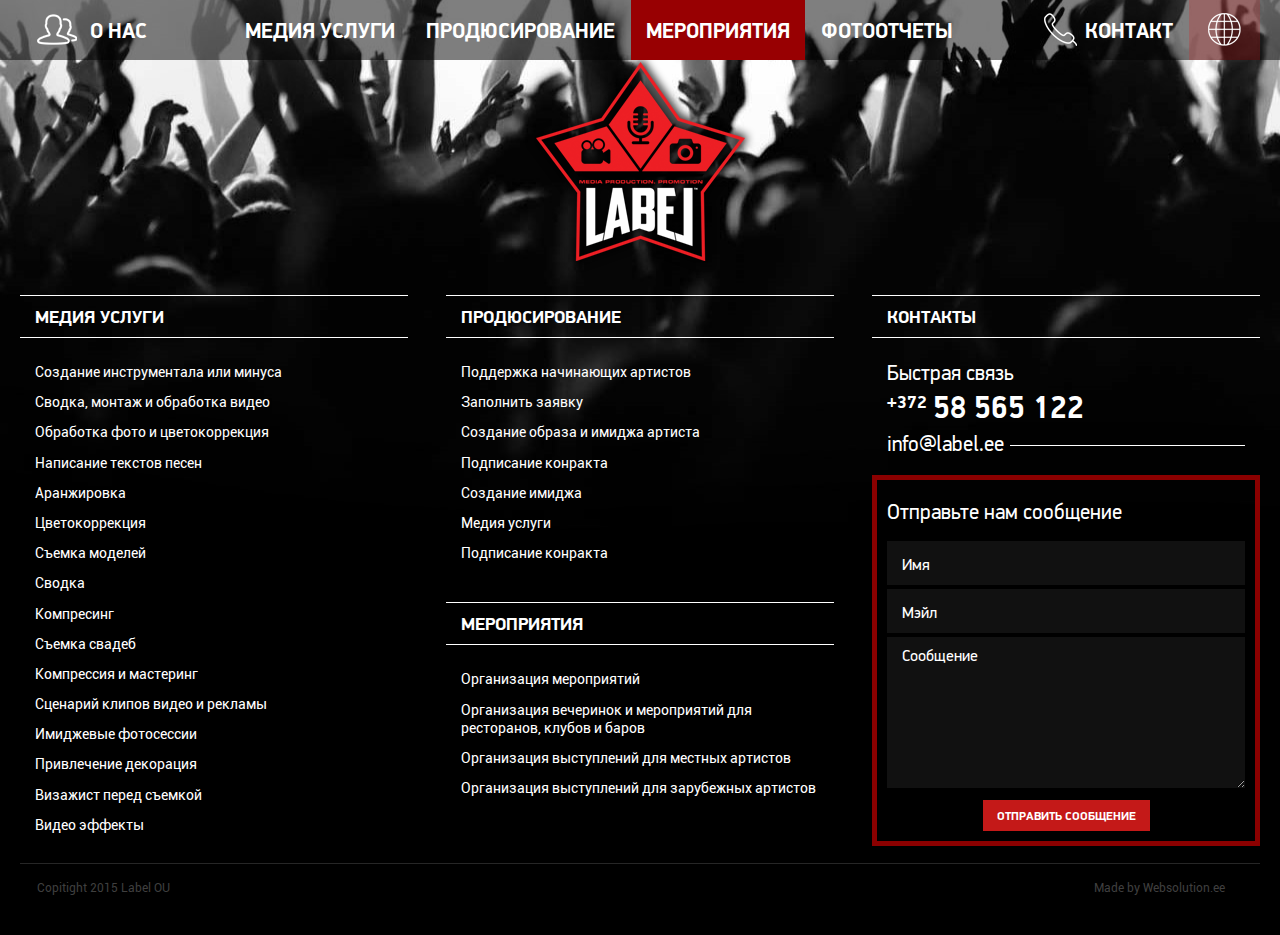
==== events.html @ 33ffa13d "change html-name" ====
<!DOCTYPE HTML>
<html>
<head>
    <meta charset="utf-8">
    <meta name="format-detection" content="telephone=no">
    <title>Label - Мероприятия</title>   
    <link rel="stylesheet" type="text/css" href="css/style.css">
    <script src="js/html5.js"></script>
</head>

<body>

<div class="main-wrapper">
    <!-- BEGIN HEADER -->    
    <header class="header">  
    	<div class="header-inner-wrapper">
            <div class="header-inner center clearfix">
                <div class="header-about">
                    <a class="header-about__link" href="#">О нас</a>
                </div>
                <nav class="header-nav-2">
                	<ul class="header-nav-2__list">
                    	<li class="header-nav-2__item">
                        	<a class="header-nav-2__link" href="#">Медия услуги</a>
                        </li>
                    	<li class="header-nav-2__item">
                        	<a class="header-nav-2__link" href="#">Продюсирование</a>
                        </li>
                    	<li class="header-nav-2__item header-nav-2__item_active">
                        	<a class="header-nav-2__link" href="#">Мероприятия</a>
                        </li>
                    	<li class="header-nav-2__item">
                        	<a class="header-nav-2__link" href="#">Фотоотчеты</a>
                        </li>                                                                        
                    </ul>
                </nav>
                <div class="header-lang">
                    <button class="header-lang__button js-header-lang__button"></button>
                    <ul class="header-lang__list">
                        <li class="header-lang__item">
                            <a class="header-lang__link js-header-lang__link" href="javascript:void(0);">Eesti</a>
                        </li>
                        <li class="header-lang__item header-lang__item_active">
                            <a class="header-lang__link js-header-lang__link" href="javascript:void(0);">Русский</a>
                        </li>
                        <li class="header-lang__item">
                            <a class="header-lang__link js-header-lang__link" href="javascript:void(0);">English</a>
                        </li>                                                
                    </ul>
                </div>
                <div class="header-contacts">
                    <a class="header-contacts__link" href="#">Контакт</a>
                </div>
            </div>
        </div>
    </header>        
    <!-- END HEADER -->     
    <!-- BEGIN MAIN -->    
    <main class="main">       
		<div class="inner-page"></div>
    </main>        
    <!-- END MAIN -->
</div>

<!-- BEGIN FOOTER -->
<footer class="footer center">
	<a class="footer-logo" href="#">
    	<img alt="" src="img/logo-2.png">
    </a>
    <div class="footer-top">
    	<div class="footer-col">
        	<nav class="footer-nav">
            	<ul class="footer-nav__list">
                	<li class="footer-nav__item footer-nav__item_title">
                    	<a class="footer-nav__link" href="#">Медия услуги</a>
                    </li>
                	<li class="footer-nav__item">
                    	<a class="footer-nav__link" href="#">Создание инструментала или минуса</a>
                    </li> 
                	<li class="footer-nav__item">
                    	<a class="footer-nav__link" href="#">Сводка, монтаж и обработка видео</a>
                    </li>
                	<li class="footer-nav__item">
                    	<a class="footer-nav__link" href="#">Обработка фото и цветокоррекция</a>
                    </li>
                	<li class="footer-nav__item">
                    	<a class="footer-nav__link" href="#">Написание текстов песен</a>
                    </li>
                	<li class="footer-nav__item">
                    	<a class="footer-nav__link" href="#">Аранжировка</a>
                    </li>
                	<li class="footer-nav__item">
                    	<a class="footer-nav__link" href="#">Цветокоррекция</a>
                    </li>
                	<li class="footer-nav__item">
                    	<a class="footer-nav__link" href="#">Съемка моделей	</a>
                    </li>
                	<li class="footer-nav__item">
                    	<a class="footer-nav__link" href="#">Сводка</a>
                    </li>	
                	<li class="footer-nav__item">
                    	<a class="footer-nav__link" href="#">Компресинг</a>
                    </li>	
                	<li class="footer-nav__item">
                    	<a class="footer-nav__link" href="#">Съемка свадеб</a>
                    </li>	
                	<li class="footer-nav__item">
                    	<a class="footer-nav__link" href="#">Компрессия и мастеринг</a>
                    </li>	
                	<li class="footer-nav__item">
                    	<a class="footer-nav__link" href="#">Сценарий клипов видео и рекламы</a>
                    </li>	
                	<li class="footer-nav__item">
                    	<a class="footer-nav__link" href="#">Имиджевые фотосессии</a>
                    </li>	
                	<li class="footer-nav__item">
                    	<a class="footer-nav__link" href="#">Привлечение декорация</a>
                    </li>	
                	<li class="footer-nav__item">
                    	<a class="footer-nav__link" href="#">Визажист перед съемкой</a>
                    </li>	
                	<li class="footer-nav__item">
                    	<a class="footer-nav__link" href="#">Видео эффекты</a>
                    </li>                                       
                </ul>
            </nav>
        </div>
    	<div class="footer-col">
        	<nav class="footer-nav">
            	<ul class="footer-nav__list">
                	<li class="footer-nav__item footer-nav__item_title">
                    	<a class="footer-nav__link" href="#">Продюсирование</a>
                    </li>
                	<li class="footer-nav__item">
                    	<a class="footer-nav__link" href="#">Поддержка начинающих артистов</a>
                    </li>
                	<li class="footer-nav__item">
                    	<a class="footer-nav__link" href="#">Заполнить заявку</a>
                    </li> 		
                	<li class="footer-nav__item">
                    	<a class="footer-nav__link" href="#">Создание образа и имиджа артиста</a>
                    </li>	
                	<li class="footer-nav__item">
                    	<a class="footer-nav__link" href="#">Подписание конракта</a>
                    </li>		
                	<li class="footer-nav__item">
                    	<a class="footer-nav__link" href="#">Создание имиджа</a>
                    </li>
                	<li class="footer-nav__item">
                    	<a class="footer-nav__link" href="#">Медия услуги</a>
                    </li>		
                	<li class="footer-nav__item">
                    	<a class="footer-nav__link" href="#">Подписание конракта</a>
                    </li>                               
                </ul>
            </nav>
        	<nav class="footer-nav">
            	<ul class="footer-nav__list">
                	<li class="footer-nav__item footer-nav__item_title">
                    	<a class="footer-nav__link" href="#">Мероприятия</a>
                    </li>
                	<li class="footer-nav__item">
                    	<a class="footer-nav__link" href="#">Организация мероприятий</a>
                    </li>
                	<li class="footer-nav__item">
                    	<a class="footer-nav__link" href="#">Организация вечеринок и мероприятий для ресторанов, клубов и баров</a>
                    </li>
                	<li class="footer-nav__item">
                    	<a class="footer-nav__link" href="#">Организация выступлений для местных артистов</a>
                    </li>
                	<li class="footer-nav__item">
                    	<a class="footer-nav__link" href="#">Организация выступлений для зарубежных артистов</a>
                    </li>                            
                </ul>
            </nav>            
        </div>
    	<div class="footer-col">
        	<nav class="footer-nav">
            	<ul class="footer-nav__list">
                	<li class="footer-nav__item footer-nav__item_title">
                    	<a class="footer-nav__link" href="#">Контакты</a>
                    </li>                                     
                </ul>
            </nav>
            <div class="footer-contacts">
                <p class="footer-contacts__label">Быстрая связь</p>
                <a class="footer-contacts__phone" href="tel:+37258565122"><span>+372</span>58 565 122</a>
                <div class="footer-mail">
                    <a class="footer-mail__link" href="mailto:info@label.ee">info@label.ee</a>
                    <span class="footer-mail__fix"></span>
                </div>
            </div>
            <div class="footer-form">
            	<p class="footer-form__label">Отправьте нам сообщение</p>
                <input class="footer-form__input input-1" type="text" placeholder="Имя">
            	<input class="footer-form__input input-1" type="text" placeholder="Мэйл">
                <textarea class="footer-form__area area-1" placeholder="Сообщение"></textarea>
                <input class="footer-form__button button-1" type="submit" value="Отправить сообщение">
            </div>
        </div>                
    </div>
    <div class="footer-bottom">
    	<p class="footer-text-1">Copitight 2015  Label OU</p>
        <p class="footer-text-2">Made by Websolution.ee</p>
    </div>
</footer>    
<!-- END FOOTER -->   

<script src="js/jquery-1.11.0.min.js"></script>
<script src="js/jquery-migrate.min.js"></script>
<script src="js/jquery.fancybox.min.js"></script>
<script src="js/slick.min.js"></script>
<script src="js/custom.js"></script>         
</body>
</html>
---- css/style.css ----
@charset "utf-8";

/* ___________1. Сброс CSS___________*/
html, body, div, span, object, iframe, h1, h2, h3, h4, h5, h6, p, blockquote, pre, a, cite, code, em, font, img, q, s, small, strong, b, i, center, dl, dt, dd, ol, ul, li, fieldset, form, label, legend, table, caption, tbody, tfoot, thead, tr, th, td, article, aside, section, nav, header, footer, main, figure, figcaption, fgroup, dialog{margin:0;padding:0;border:0;outline:0;font-size:100%;vertical-align:baseline;background:transparent;}
article, aside, section, nav, header, footer, main, figure, figcaption, fgroup, dialog{display:block;}
html{-webkit-text-size-adjust:none;-ms-text-size-adjust:none;-webkit-font-smoothing:antialiased;-moz-osx-font-smoothing:grayscale;-webkit-tap-highlight-color:rgba(0, 0, 0, 0.1);}
input::-moz-focus-inner{border:0;padding:0;}
button::-moz-focus-inner{border:0;}
input[type=submit], input[type=button], button{cursor:pointer;-webkit-appearance:none;}
input, textarea, button{background:none;border:none;padding:0;margin:0;border-radius:0;box-shadow:none;-webkit-appearance:none;-moz-appearance:none;-webkit-focus-ring-color:none;outline:none;}
body{line-height:1;}
blockquote, q{quotes:none;}
blockquote:before, blockquote:after, q:before, q:after{content:'';}
:focus{outline:0;}
table{border-collapse:collapse;border-spacing:0;}
.clear{clear:both;}
.clearfix:after{content:".";display:block;height:0;clear:both;visibility:hidden;}
*{-webkit-box-sizing:border-box;-moz-box-sizing:border-box;box-sizing:border-box;}
ul li{list-style:none;}
h1, h2, h3, h4, h5, h6{font-weight:normal;}
img{display:block;}


/* ___________2. Подключаемые шрифты___________*/
@font-face{
	font-family:'Roboto';
	src:url('../fonts/Roboto-Regular_gdi.eot');
	src:url('../fonts/Roboto-Regular_gdi.eot?#iefix') format('embedded-opentype'),
		url('../fonts/Roboto-Regular_gdi.woff') format('woff'),
		url('../fonts/Roboto-Regular_gdi.ttf') format('truetype'),
		url('../fonts/Roboto-Regular_gdi.svg#Roboto') format('svg');
	font-weight:normal;
	font-style:normal;
}
@font-face{
	font-family:'PFDin';
	src:url('../fonts/PFDinDisplayPro-Regular_gdi.eot');
	src:url('../fonts/PFDinDisplayPro-Regular_gdi.eot?#iefix') format('embedded-opentype'),
		url('../fonts/PFDinDisplayPro-Regular_gdi.woff') format('woff'),
		url('../fonts/PFDinDisplayPro-Regular_gdi.ttf') format('truetype'),
		url('../fonts/PFDinDisplayPro-Regular_gdi.svg#PFDin') format('svg');
	font-weight:normal;
	font-style:normal;
}
@font-face{
	font-family:'PFDin';
	src:url('../fonts/PFDinDisplayPro-Bold_gdi.eot');
	src:url('../fonts/PFDinDisplayPro-Bold_gdi.eot?#iefix') format('embedded-opentype'),
		url('../fonts/PFDinDisplayPro-Bold_gdi.woff') format('woff'),
		url('../fonts/PFDinDisplayPro-Bold_gdi.ttf') format('truetype'),
		url('../fonts/PFDinDisplayPro-Bold_gdi.svg#PFDin') format('svg');
	font-weight:bold;
	font-style:normal;
}
@font-face{
	font-family:'OpenSans';
	src:url('../fonts/OpenSans_gdi.eot');
	src:url('../fonts/OpenSans_gdi.eot?#iefix') format('embedded-opentype'),
		url('../fonts/OpenSans_gdi.woff') format('woff'),
		url('../fonts/OpenSans_gdi.ttf') format('truetype'),
		url('../fonts/OpenSans_gdi.svg#OpenSans') format('svg');
	font-weight:normal;
	font-style:normal;
}


/* ___________3. Типовые элементы___________*/
body{min-width:960px; max-width:1920px; margin:auto; background:#fff url(../img/footer-bg.jpg) center bottom no-repeat; font:21px/1.42 'Roboto'; color:#292929;}
.center{min-width:960px; max-width:1400px; margin:auto; padding:0 20px;}

a{text-decoration:none; color:#0057b9; border-bottom:1px solid #0057b9;}
a:hover, a:focus{border:none;}
input[type=text].input-1, input[type=password].input-1{width:100%; height:44px; margin:0 0 4px 0; padding:12px 15px 10px; display:block; background:#111; font:16px/1 'PFDin'; text-align:left !important; color:#fff;}
textarea.area-1{min-width:100%; max-width:100%; height:151px; min-height:151px; margin:0 0 12px 0; padding:9px 15px 10px; display:block; background:#111; font:16px/1.3 'PFDin'; text-align:left !important; color:#fff;}
.button-1{height:31px; padding:0 14px; display:inline-block; vertical-align:top; background:#c41918; text-align:center; font:bold 12px/32px 'PFDin'; color:#fff; text-transform:uppercase;}
 .button-1:hover, .button-1:focus{background:#b11716;}
*::-moz-placeholder{color:#fff !important; opacity:1 !important;}
*::-webkit-input-placeholder{color:#fff !important; opacity:1 !important; line-height:normal;}
*:-ms-input-placeholder{color:#fff !important; opacity:1 !important;}


/*___________4. HEADER (Шапка)___________*/
.header{width:100%; position:absolute; top:0; left:0; z-index:3;}
.header-main{text-align:center; border-top:3px solid #e31919;}
.header-top{height:60px; margin:0 auto 6px; text-align:left;}

.header-about{float:left;}
.header-about__link, .header-contacts__link{height:100%; padding:0 20px 0 70px; position:relative; z-index:1; display:block; background:rgba(0,0,0,0.84); border:none; font:bold 21px/60px 'PFDin'; text-transform:uppercase; color:#fff;}
.header-about__link:hover, .header-about__link:focus, .header-contacts__link:hover, .header-contacts__link:focus{background:rgba(152,0,2,0.34);}
.header-about__link_active, .header-contacts__link_active{background:#980002 !important;}
.header-about__link:before{content:""; width:42px; height:33px; position:absolute; top:13px; left:16px; background:url(../img/header-icon-1.png) no-repeat;}
.header-contacts{float:right;}
.header-contacts__link{padding:0 16px 0 54px;}
.header-contacts__link:before{content:""; width:35px; height:35px; position:absolute; top:12px; left:12px; background:url(../img/header-icon-2.png) no-repeat;}

.header-lang{height:100%; float:right; position:relative; z-index:1;}
.header-lang__button{width:71px; height:60px; position:relative; background:rgba(227,25,25,0.24);}
.header-lang__button:before{content:""; width:35px; height:35px; position:absolute; top:12px; left:18px; background:url(../img/header-icon-3.png) no-repeat;}
.header-lang__list{background:rgba(227,25,25,0.24); display:none;}
.header-lang__link{padding:0 5px 0 8px; display:block; border:none; font:bold 12px/23px 'PFDin'; color:rgba(255,255,255,0.43); text-transform:uppercase;}
.header-lang__link:hover, .header-lang__link:focus{color:#fff;}
.header-lang__item_active .header-lang__link{background:rgba(227,25,25,0.39); color:#fff;}

.header-nav-1-wrapper{width:100%; position:absolute; top:168px; left:0; z-index:1;}
.header-nav-1__list{width:50%; text-align:justify;}
.header-nav-1__list:after{content:""; display:inline-block; width:100%; height:0; overflow:hidden; cursor:default;}
.header-nav-1__list_left{padding:0 9% 0 0; float:left;}
.header-nav-1__list_right{padding:0 0 0 9%; float:right;}
.header-nav-1__item{width:47.03%; display:inline-block; vertical-align:top;}
.header-nav-1__link{height:53px; display:block; font:bold 22.68px/51px 'PFDin'; overflow:hidden; text-align:center; text-transform:uppercase; border-top:1px solid #fff; border-bottom:1px solid #fff; color:#fff;}
.header-nav-1__link:hover, .header-nav-1__link:focus{border-top:1px solid #fff; border-bottom:1px solid #fff; background:rgba(152,0,2,0.34);}

.header-logo{display:inline-block; vertical-align:top; border:none; position:relative; z-index:2;}

.header-sel{color:#fff; text-align:right; font:bold 12px/1.3 'PFDin'; text-transform:uppercase; position:relative; bottom:24px;}

.header-inner-wrapper{height:60px; margin:0 0 6px 0; text-align:left; background:rgba(0,0,0,0.5);}
.header-inner{position:relative;}
.header-inner .header-about__link, .header-inner .header-contacts__link{background:none;}
.header-inner .header-about__link:hover, .header-inner .header-about__link:focus, .header-inner .header-contacts__link:hover, .header-inner .header-contacts__link:focus{background:rgba(152,0,2,0.34);}

.header-nav-2{width:100%; height:100%; position:absolute; top:0; left:0; z-index:0;}
.header-nav-2__list{padding:0 220px 0 137px; text-align:center;}
.header-nav-2__item{margin:0 5px; display:inline-block; vertical-align:top;}
.header-nav-2__item_active{background:#980002 !important;}
.header-nav-2__link{height:60px; padding:0 22px; display:inline-block; vertical-align:top; font:bold 21px/60px 'PFDin'; text-transform:uppercase; color:#fff; border:none;}
.header-nav-2__link:hover, .header-nav-2__link:focus{background:rgba(152,0,2,0.34);}

@media screen and (max-width:1300px){
.header-nav-2__item{margin:0 -2px;}
.header-nav-2__link{padding:0 15px;}
}
@media screen and (max-width:1200px){
.header-nav-1__list_left{padding:0 108px 0 0; float:left;}
.header-nav-1__list_right{padding:0 0 0 108px; float:right;}
.header-nav-1__link, .header-about__link, .header-contacts__link{font-size:18px;}	
.header-nav-2__link{padding:0 7px; font-size:18px;}
}
@media screen and (max-width:1100px){
.header-nav-2__list{padding:0 210px 0 130px;}	
.header-nav-2__link{padding:1px 7px 0; font-size:16px;}
}


/*___________5. FOOTER (Подвал )___________*/
.footer{min-height:850px; text-align:center; overflow:hidden; position:relative; z-index:2;}
.footer-logo{margin:0 0 21px 0; display:inline-block; vertical-align:top; border:none;}
.footer-top{padding:0 0 7px 0; text-align:justify; color:#fff;}
.footer-top:after{content:""; display:inline-block; width:100%; height:0; overflow:hidden; cursor:default;}
.footer-col{width:31.26%; display:inline-block; vertical-align:top;}
.footer-bottom{padding:16px 35px 18px 17px; overflow:hidden; position:relative; bottom:20px; z-index:1; border-top:1px solid #262626; font-size:12px; color:#3f3f3f;}
.footer-text-1{max-width:49%; float:left;}
.footer-text-2{max-width:49%; float:right;}
.footer-nav{padding:0 0 39px 0; overflow:hidden; font:14px/1.3 'Roboto'; text-align:left;}
.footer-nav:last-child{padding:0 0 10px 0;}
.footer-nav__item{margin:0 0 12px 0; padding:0 15px;}
.footer-nav__item:last-child{margin:0;}
.footer-nav__item_title{margin:0 0 26px 0; padding:0;}
.footer-nav__item_title .footer-nav__link{min-height:43px; padding:9px 15px 5px; display:block; font:bold 18px/1.3 'PFDin'; text-transform:uppercase; border-top:1px solid #fff; border-bottom:1px solid #fff;}
.footer-nav__item_title .footer-nav__link:hover, .footer-nav__item_title .footer-nav__link:focus{background:rgba(152,0,2,0.34);}
.footer-nav__link{color:#fff; border:none;}
.footer-nav__link:hover, .footer-nav__link:focus{border-bottom:1px solid #fff;}
.footer-contacts{margin:0 0 -3px 0; padding:0 15px; position:relative; bottom:17px;}
.footer-contacts__label{margin:0 0 5px 0; font:21px/1.2 'PFDin';}
.footer-contacts__phone{font:bold 30.5px/1.15 'PFDin'; border:none; color:#fff;}
.footer-contacts__phone span{margin:0 6px 0 0; position:relative; bottom:10px; font-size:18px;}
.footer-mail{margin:5px 0 0 0; padding:0 0 5px 0; overflow:hidden; position:relative; font:21px/1.2 'PFDin';}
.footer-mail__link{color:#fff; border:none;}
.footer-mail__link:hover, .footer-mail__link:focus{border-bottom:1px solid #fff;}
.footer-mail__fix{width:100%; height:1px; margin:0 0 0 100%; position:absolute; top:14px; left:0; background:#fff;}
.footer-form{padding:19px 10px 10px 10px; border:5px solid #8b0000; text-align:center;}
.footer-form__label{margin:0 0 17px 0; font:21px/1.2 'PFDin'; text-align:left;}

/*___________6. MAIN (Центральная часть)___________*/
.main-wrapper{min-height:100%; margin:0 0 -850px 0; overflow:hidden; position:relative;}
.main{min-height:200px; padding:0 0 850px 0;}


/*___________6.1 Главная страница___________*/
.main-page-wrapper{background:url(../img/main-page-fix.png) repeat-x;}
.main-page{padding:335px 0 170px 0; position:relative; background:url(../img/header-main-bg.jpg) center top no-repeat;}
.main-page-top .media-wrapper{background:#ebeaef;}

.slider__list{position:relative;}
.slider__item{border-bottom:7px solid #d40010;}
.slider__image{min-height:360px; max-height:437px; display:block; border:none; position:relative; background-repeat:no-repeat; background-position:center top; background-size:cover;}
.slider__content{width:100%; padding:168px 0 0 0; position:absolute; top:0; left:0;}
.slider__text-1{padding:0 110px 7px; font:bold 60px/1 'PFDin'; color:#0a0a0f; text-transform:uppercase;}
.slider__text-2{padding:0 110px 7px; font:35px/1.2 'PFDin'; color:#d40010; text-transform:uppercase;}
.slider__fix img{width:100%;}
@media screen and (max-width:1100px){
.slider__content{padding:122px 0 0 0;}
}

.media-wrapper{position:relative; z-index:1;}
.media__title-wrapper .media__title{max-width:49%; float:left;}
.media__title{margin:0 0 51px 12px; font:bold 50px/1 'PFDin'; text-transform:uppercase; color:#04060b;}
.media__text{max-width:49%; float:right; font:bold 27px/1.2 'PFDin'; color:#04060b; text-transform:uppercase; position:relative; top:9px;}
.media__list{margin:0; text-align:justify;}
.media__list:after{content:""; display:inline-block; width:100%; height:0; overflow:hidden; cursor:default;}
.media__item{width:49.445%; margin:0 0 15px 0; display:inline-block; vertical-align:top; position:relative;}
.media__item_full{width:100%;}
.media__item_full .media__fix{width:49.445%;}
.media__image{width:100%; height:100%; position:absolute; top:0; left:0; background-size:100% 100%; background-repeat:no-repeat; background-position:center center; border:none;}
.media__image:before{content:""; width:100%; height:100%; position:absolute; top:0; left:0; z-index:1; background:rgba(0,0,0,0.48); border:15px solid rgba(158,0,41,0.48); background-clip:padding-box; -webkit-box-sizing:border-box;-moz-box-sizing:border-box;box-sizing:border-box; opacity:0; transition:0.3s;}
.media__image:hover:before{opacity:1;}
.media__fix img{width:100%;}
.media__half{width:48.93%; height:100%; position:absolute; top:0; right:0;}
.media__half:first-child{left:0; right:auto;}
.media__half .media__content-wrapper{padding:0 20px;}
.media__content-wrapper{width:100%; height:100%; padding:0 30px; position:absolute; top:0; left:0; z-index:2;}
.media__content{width:100%; height:100%; display:table;}
.media__name{width:100%; height:100%; display:table-cell; vertical-align:middle; text-align:center; text-transform:uppercase; color:#fff; font:bold 36px/0.95 'PFDin';}
.media-serv{padding:58px 0 0 0;}
.media-prod{padding:0 0 13px 0;}
.media-org{padding:65px 0 0 0;}
@media screen and (max-width:1300px){
.media__name{font:bold 30px/1 'PFDin';}
}
@media screen and (max-width:1200px){
.media__item{margin:0 0 13px 0;}
.media__text{font-size:20px; top:15px;}
}
@media screen and (max-width:1100px){
.media__item{margin:0 0 11px 0;}
.media__name{font:bold 26px/1.1 'PFDin';}
}

.help{border-top:1px solid #fff; position:relative;}
.help__image{height:814px; background:url(../img/main-page-banner.jpg) center top no-repeat;}
.help__shadow-wrapper{height:62px;}
.help__shadow{height:120px; background:url(../img/main-page-banner-shadow.png) center top no-repeat;}
.help__content-wrapper{width:100%; position:absolute; top:205px; left:0; background:url(../img/main-page-banner-red.png) no-repeat center top;}
.help__content{min-height:403px;}
.help__girl-wrapper{width:567px; height:1px; float:left;}
.help__girl{width:567px; height:567px; background:url(../img/girl.png) no-repeat; background-size:100% 100%; position:relative; bottom:70px; right:80px;}
.help__text-wrapper{width:100%; margin:0 0 0 -558px; float:right;}
.help__text{margin:0 0 0 558px; position:relative; bottom:8px;}
.help__title{max-width:750px; margin:0 0 27px 0; padding:0 0 0 6px; font:bold 50px/1.2 'PFDin'; color:#fff; text-transform:uppercase; text-shadow:1px 1px rgba(0,0,0,0.65);}
.help__fix-1{width:100%; display:table;}
.help__fix-2{width:100%; height:403px; display:table-cell; vertical-align:middle;}
.help__button{height:56px; padding:0 31px; display:inline-block; vertical-align:top; background:#02072d; font:bold 18.88px/52px 'PFDin'; border:3px solid #ebeaf0; border-radius:25px; color:#fff; text-transform:uppercase;}
.help__button:hover, .help__button:focus{background:#01041b; border:3px solid #ebeaf0;}
.seo-text{text-align:center; position:relative; bottom:12px; z-index:2;}

@media screen and (max-width:1500px){
.help__girl{right:0;}	
.help__text-wrapper{margin:0 0 0 -638px;}
.help__text{margin:0 0 0 638px;}
}
@media screen and (max-width:1400px){
.help__text-wrapper{margin:0 0 0 -605px;}
.help__text{margin:0 0 0 605px;}	
.help__title{padding:0 0 0 2px; font:bold 40px/1.25 'PFDin';}
}
@media screen and (max-width:1100px){
.help__girl{width:487px; height:487px; bottom:40px;}
.help__text-wrapper{margin:0 0 0 -520px;}
.help__text{margin:0 0 0 520px;}
.help__title{font:bold 35px/1.25 'PFDin';}
}

/*___________6.2 Внутренние страницы___________*/
.inner-page{padding:0 0 50px 0;}

/*___________6.2.1 О нас___________*/
.about-wrapper{padding:597px 0 123px 0; background:url(../img/inner-bg-1.jpg) center top no-repeat; font:18px/1.2 'OpenSans'; color:#020004;}
.about h1{margin:0 0 45px 0; font:bold 24px/1 'PFDin'; color:#050c14;}
.about p{margin:0 0 21px 0;}

/*___________7. Плагины___________*/
/*___________7.1 Slick___________*/
.slick-prev, .slick-next{width:31px; height:53px; background:url(../img/slider-arrows.png) no-repeat; position:absolute; top:216px; z-index:2; cursor:pointer;}
.slick-next{right:36px; background-position:right bottom;}
.slick-next:hover, .slick-next:focus{background-position:right top;}
.slick-prev{left:36px; background-position:left bottom;}
.slick-prev:hover, .slick-prev:focus{background-position:left top;}
.slick-slider{display:block; -moz-box-sizing: border-box; box-sizing: border-box;-moz-user-select:-moz-none;-o-user-select:none;-khtml-user-select:none;-webkit-user-select:none; -webkit-touch-callout: none;-khtml-user-select: none;-ms-touch-action: pan-y;touch-action: pan-y;-webkit-tap-highlight-color: transparent;}
.slick-list{position: relative; display: block; overflow: hidden; margin: 0; padding: 0;}
.slick-list, slick-track{height:100%;}
.slick-list:focus{outline: none;}
.slick-list.dragging{cursor: pointer;}
.slick-slider .slick-track,.slick-slider .slick-list{-webkit-transform: translate3d(0, 0, 0);-moz-transform: translate3d(0, 0, 0);-ms-transform: translate3d(0, 0, 0);-o-transform: translate3d(0, 0, 0); transform: translate3d(0, 0, 0);}
.slick-track
{position: relative;top: 0;left: 0;display: block;}
.slick-track:before,.slick-track:after{display: table;content: '';}
.slick-track:after{clear: both;}
.slick-loading .slick-track{visibility: hidden;}
.slick-slide
{display: none;float: left;}
[dir='rtl'] .slick-slide
{float: right;}
.slick-slide img
{display:block;}
.slick-slide.slick-loading img{display: none;}
.slick-initialized .slick-slide{display: block;}
.slick-loading .slick-slide{}
.slick-vertical .slick-slide
{display: block; border: 1px solid transparent;}
@media screen and (max-width:1100px){
.slick-prev, .slick-next{top:170px;}
}

/*___________7.2 Fancybox___________*/
.fancybox-image,.fancybox-inner,.fancybox-nav,.fancybox-nav span,.fancybox-outer,.fancybox-skin,.fancybox-tmp,.fancybox-wrap,.fancybox-wrap iframe,.fancybox-wrap object{padding:0;margin:0;border:0;outline:0;vertical-align:top}.fancybox-wrap{position:absolute;top:0;left:0;z-index:8020}.fancybox-inner,.fancybox-outer,.fancybox-skin{position:relative}.fancybox-skin{background:#f9f9f9;color:#444;text-shadow:none;-webkit-border-radius:4px;-moz-border-radius:4px;border-radius:4px}.fancybox-opened{z-index:8030}.fancybox-opened .fancybox-skin{-webkit-box-shadow:0 10px 25px rgba(0,0,0,.5);-moz-box-shadow:0 10px 25px rgba(0,0,0,.5);box-shadow:0 10px 25px rgba(0,0,0,.5)}.fancybox-inner{overflow:hidden}.fancybox-type-iframe .fancybox-inner{-webkit-overflow-scrolling:touch}.fancybox-error{color:#444;font:14px/20px "Helvetica Neue",Helvetica,Arial,sans-serif;margin:0;padding:15px;white-space:nowrap}.fancybox-iframe,.fancybox-image{display:block;width:100%;height:100%}.fancybox-image{max-width:100%;max-height:100%}#fancybox-loading,.fancybox-close,.fancybox-next span,.fancybox-prev span{background-image:url(../img/fancybox_sprite.png)}#fancybox-loading{position:fixed;top:50%;left:50%;margin-top:-22px;margin-left:-22px;background-position:0 -108px;opacity:.8;cursor:pointer;z-index:8060}.fancybox-close,.fancybox-nav,.fancybox-nav span{cursor:pointer;z-index:8040;position:absolute}#fancybox-loading div{width:44px;height:44px;background:url(../img/fancybox_loading.gif) center center no-repeat}.fancybox-close{top:-18px;right:-18px;width:36px;height:36px}.fancybox-nav{top:0;width:40%;height:100%;text-decoration:none;background:url(../img/blank.gif);-webkit-tap-highlight-color:transparent}.fancybox-prev{left:0}.fancybox-next{right:0}.fancybox-nav span{top:50%;width:36px;height:34px;margin-top:-18px;visibility:hidden}.fancybox-prev span{left:10px;background-position:0 -36px}.fancybox-next span{right:10px;background-position:0 -72px}.fancybox-nav:hover span{visibility:visible}.fancybox-tmp{position:absolute;top:-99999px;left:-99999px;visibility:hidden;max-width:99999px;max-height:99999px;overflow:visible!important}.fancybox-lock,.fancybox-lock body{overflow:hidden!important}.fancybox-lock{width:auto}.fancybox-lock-test{overflow-y:hidden!important}.fancybox-overlay{position:absolute;top:0;left:0;overflow:hidden;display:none;z-index:8010;background:url(../img/fancybox_overlay.png)}.fancybox-overlay-fixed{position:fixed;bottom:0;right:0}.fancybox-lock .fancybox-overlay{overflow:auto;overflow-y:scroll}.fancybox-title{visibility:hidden;font:400 13px/20px "Helvetica Neue",Helvetica,Arial,sans-serif;position:relative;text-shadow:none;z-index:8050}.fancybox-opened .fancybox-title{visibility:visible}.fancybox-title-float-wrap{position:absolute;bottom:0;right:50%;margin-bottom:-35px;z-index:8050;text-align:center}.fancybox-title-float-wrap .child{display:inline-block;margin-right:-100%;padding:2px 20px;background:0 0;background:rgba(0,0,0,.8);-webkit-border-radius:15px;-moz-border-radius:15px;border-radius:15px;text-shadow:0 1px 2px #222;color:#FFF;font-weight:700;line-height:24px;white-space:nowrap}.fancybox-title-outside-wrap{position:relative;margin-top:10px;color:#fff}.fancybox-title-inside-wrap{padding-top:10px}.fancybox-title-over-wrap{position:absolute;bottom:0;left:0;color:#fff;padding:10px;background:#000;background:rgba(0,0,0,.8)}@media only screen and (-webkit-min-device-pixel-ratio:1.5),only screen and (min--moz-device-pixel-ratio:1.5),only screen and (min-device-pixel-ratio:1.5){#fancybox-loading,.fancybox-close,.fancybox-next span,.fancybox-prev span{background-image:url(../img/fancybox_sprite@2x.png);background-size:44px 152px}#fancybox-loading div{background-image:url(../img/fancybox_loading@2x.gif);background-size:24px 24px}}

@media screen and (-webkit-min-device-pixel-ratio:0){ 
.header-nav-1__link{line-height:52px;}
.header-about__link, .header-contacts__link, .header-nav-2__link{line-height:62px;}
}
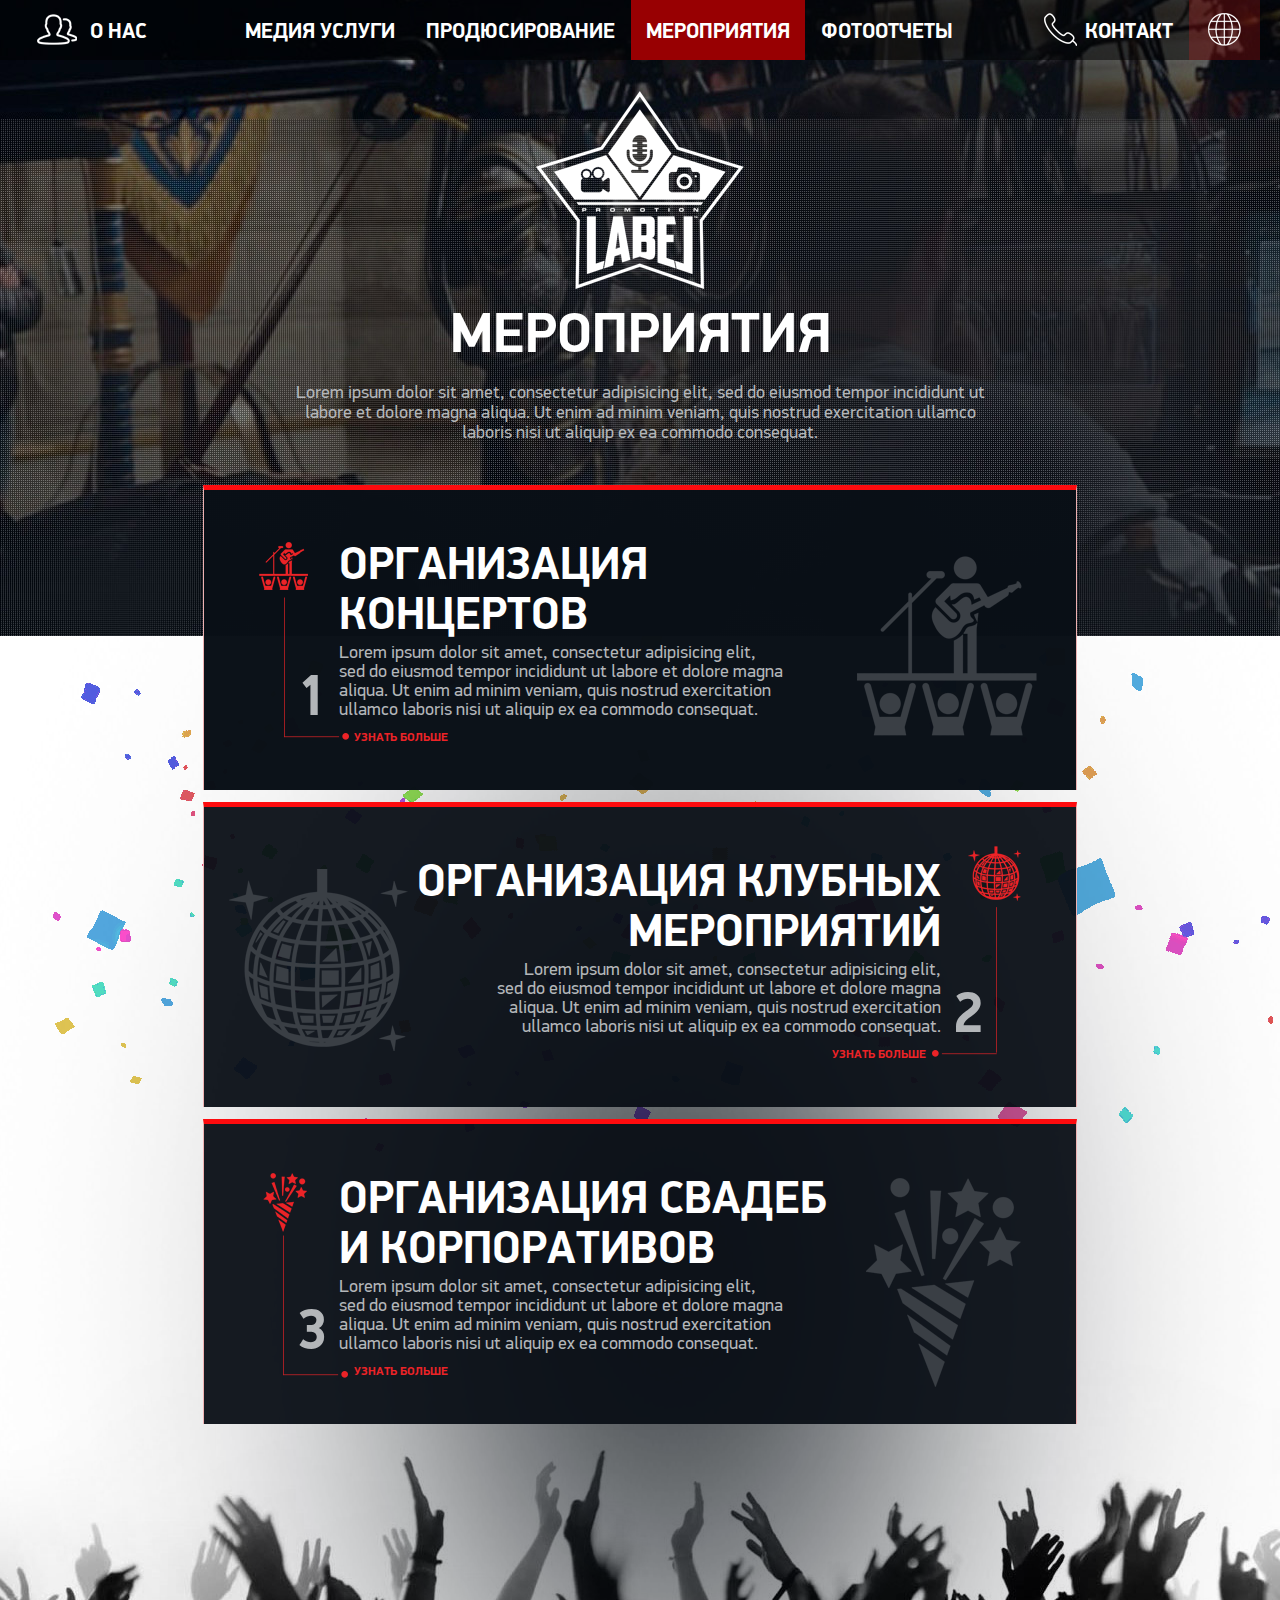
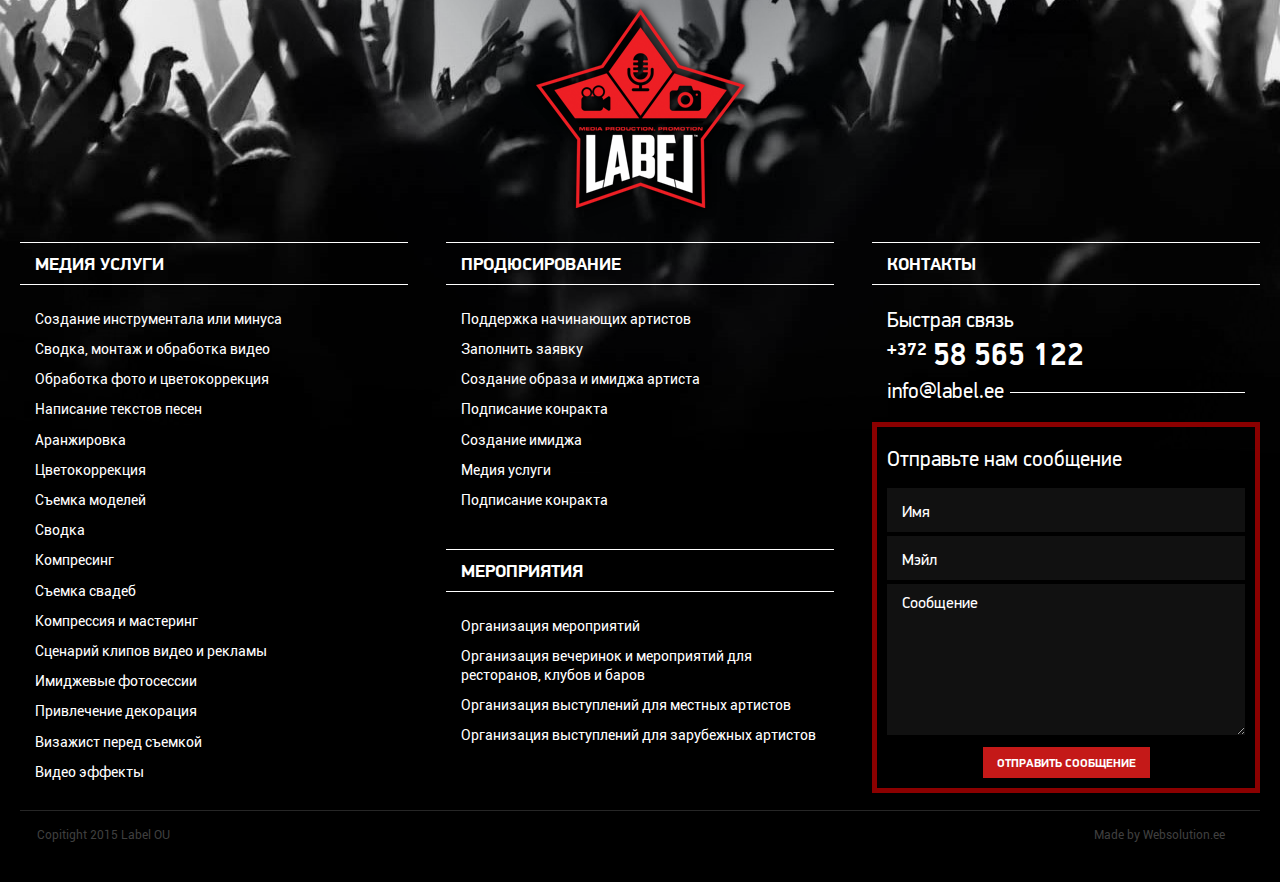
==== commit 31bc2f17: "+ 3 pages http://prntscr.com/aob1bi" ====
--- a/events.html
+++ b/events.html
@@ -53,11 +53,57 @@
                 </div>
             </div>
         </div>
-    </header>        
+    </header>
+
     <!-- END HEADER -->     
     <!-- BEGIN MAIN -->    
     <main class="main">       
-		<div class="inner-page"></div>
+		<div class="inner-page">
+            <section class="events-wrapper">
+                <div class="events center">
+                    <div class="inner-page-head">
+                        <a href="javascript:void(0)" class="inner-page-head__logo">
+                            <img src="img/logo-1.png" alt="Logo">
+                        </a>
+                        <h1 class="inner-page-head__title">Мероприятия</h1>
+                        <div class="inner-page-head__description">Lorem ipsum dolor sit amet, consectetur adipisicing elit, sed do eiusmod tempor incididunt ut labore et dolore magna aliqua. Ut enim ad minim veniam, quis nostrud exercitation ullamco laboris nisi ut aliquip ex ea commodo consequat.</div>
+                    </div>
+                    <div class="inner-page-services">
+                        <a href="javascript:void(0)" class="service service_left service_gig-organization clearfix">
+                            <h2 class="service__title">Организация<br>концертов</h2>
+                            <div class="service__description">
+                                Lorem ipsum dolor sit amet, consectetur adipisicing elit, sed do eiusmod tempor incididunt ut labore et dolore magna aliqua. Ut enim ad minim veniam, quis nostrud exercitation ullamco laboris nisi ut aliquip ex ea commodo consequat.
+                                <div class="service__number">1</div>
+                            </div>
+                            <div class="service__read-more-wrapper">
+                                <div class="service__read-more">Узнать больше</div>
+                            </div>
+                        </a>
+                        <a href="javascript:void(0)" class="service service_right service_club-events-organization clearfix">
+                            <h2 class="service__title">Организация клубных<br>мероприятий</h2>
+                            <div class="service__description">
+                                Lorem ipsum dolor sit amet, consectetur adipisicing elit, sed do eiusmod tempor incididunt ut labore et dolore magna aliqua. Ut enim ad minim veniam, quis nostrud exercitation ullamco laboris nisi ut aliquip ex ea commodo consequat.
+                                <div class="service__number">2</div>
+                            </div>
+                            <div class="service__read-more-wrapper">
+                                <div class="service__read-more">Узнать больше</div>
+                            </div>
+                        </a>
+                        <a href="javascript:void(0)" class="service service_left service_wedding-organization clearfix">
+                            <h2 class="service__title">Организация свадеб<br>и корпоративов</h2>
+                            <div class="service__description">
+                                Lorem ipsum dolor sit amet, consectetur adipisicing elit, sed do eiusmod tempor incididunt ut labore et dolore magna aliqua. Ut enim ad minim veniam, quis nostrud exercitation ullamco laboris nisi ut aliquip ex ea commodo consequat.
+                                <div class="service__number">3</div>
+                            </div>
+                            <div class="service__read-more-wrapper">
+                                <div class="service__read-more">Узнать больше</div>
+                            </div>
+                        </a>
+
+                    </div>
+                </div>
+            </section>
+        </div>
     </main>        
     <!-- END MAIN -->
 </div>
--- a/css/style.css
+++ b/css/style.css
@@ -262,11 +262,380 @@
 
 /*___________6.2 Внутренние страницы___________*/
 .inner-page{padding:0 0 50px 0;}
-
+.inner-page-head{
+	margin-bottom: 39px;
+	text-align: center;
+}
+.inner-page-head__logo{
+	width: 210px;
+	display: block;
+	margin: 0 auto 11px;
+	border: none;
+}
+.inner-page-head__title{
+	margin-bottom: 18px;
+	color: #ffffff;
+	font: bold 55px 'PFDin';
+	text-transform: uppercase;
+}
+.inner-page-head__description{
+	width: 705px;
+	display: inline-block;
+	font: 18px 'PFDin', sans-serif;
+	color: #b3b6b9;
+}
+.inner-page-services{
+	width: 874px;
+	position: relative;
+	margin:  auto;
+}
+.inner-page-services:after{
+	content:'';
+	position: absolute;
+	width: 1556px;
+	height: 1996px;
+	top: -28px;
+	left: 0;
+	-ms-transform: translateX(-20%);
+	-webkit-transform: translateX(-20%);
+	transform: translateX(-20%);
+	background: url("../img/bg-shadow.png") no-repeat;
+	z-index: -1;
+	opacity: .7;
+}
+.inner-page .service{
+	display: block;
+	padding: 48px 0 44px;
+	background: rgba(9, 15, 22,  0.95);
+	position: relative;
+	border-top: 5px solid #fd0b0e;
+	border-left: 1px solid #eeb2b2;
+	border-right: 1px solid #eeb2b2;
+	border-bottom: none;
+	font-family: 'PFDin', sans-serif;
+	z-index: 1;
+	transition: .4s;
+}
+.inner-page .service:first-child{
+	background: rgba(9, 15, 22, .99);
+}
+.inner-page .service:hover{
+	background: rgba(250, 250, 251, 0.95);
+	border-top-color: #f60407;
+	border-left-color: #aa7073;
+	border-right-color: #aa7073;
+}
+.inner-page .service:first-child:hover{
+	background: rgba(250, 250, 251, 0.99);
+}
+.inner-page .service:hover:after{
+	content: '';
+	position: absolute;
+	top: 0;
+	left: 0;
+	width: 100%;
+	height: 100%;
+	visibility: visible;
+	opacity: .05;
+	background: rgb(255,255,255);
+	background: -webkit-linear-gradient(top, rgba(255,255,255,1) 0%,rgba(0,0,0,1) 100%);
+	background: linear-gradient(to bottom, rgba(255,255,255,1) 0%,rgba(0,0,0,1) 100%);
+}
+.inner-page .service+.service{
+	margin-top: 12px;
+}
+.inner-page .service:before{
+	content: '';
+	position: absolute;
+    background: url("../img/services-sprite.png") no-repeat
+}
+.inner-page .service__title{
+	margin-bottom: 5px;
+	color: #ffffff;
+	font-size: 45px;
+	font-weight: bold;
+	line-height: 50px;
+	text-transform: uppercase;
+	transition: .4s;
+}
+.inner-page .service:hover .service__title{
+	color: #070d14;
+}
+.inner-page .service__description{
+	width: 446px;
+	margin-bottom: 10px;
+	position: relative;
+	color: #b3b6b9;
+	font-size: 18px;
+	line-height: 19px;
+	transition: .4s;
+}
+.inner-page .service:hover .service__description{
+	color: #070d14;
+}
+.inner-page .service_left .service__description{
+	float: left;
+}
+.inner-page .service_right .service__description{
+	float: right;
+}
+.inner-page .service__number{
+	position: absolute;
+	font-weight: bold;
+	font-size: 57px;
+}
+.inner-page .service__read-more-wrapper{
+	position: relative;
+}
+.inner-page .service__read-more{
+	border: none;
+	color: #ec2327;
+	font-size: 12px;
+	font-weight: bold;
+	text-transform: uppercase;
+}
+.inner-page .service_left{
+	padding-left: 135px;
+	text-align: left;
+
+}
+.inner-page .service_right{
+	padding-right: 135px;
+	text-align: right;
+}
+.inner-page .service_left .service__number{
+	left: -42px;
+	bottom: 15px;
+}
+.inner-page .service_right .service__number{
+	right: -42px;
+	bottom: 15px;
+}
+
+.inner-page .service__read-more-wrapper{ clear: both;}
+.inner-page .service__read-more-wrapper:before{
+	content: '';
+	position: absolute;
+	background: url(../img/services-sprite.png) no-repeat;
+}
+.inner-page .service_left .service__read-more{
+	padding-left: 15px;
+}
+.inner-page .service_right .service__read-more{
+	padding-right: 15px;
+}
 /*___________6.2.1 О нас___________*/
 .about-wrapper{padding:597px 0 123px 0; background:url(../img/inner-bg-1.jpg) center top no-repeat; font:18px/1.2 'OpenSans'; color:#020004;}
 .about h1{margin:0 0 45px 0; font:bold 24px/1 'PFDin'; color:#050c14;}
 .about p{margin:0 0 21px 0;}
+
+/*___________6.2.2 Мероприятия (events)___________*/
+.events-wrapper {
+	padding: 90px 0 123px 0;
+	background: url(../img/header-inner-bg-1.jpg) no-repeat;
+}
+.events .inner-page-services:before{
+	content:'';
+	position: absolute;
+	width: 1276px;
+	height: 696px;
+	top: -29px;
+	left: -156px;
+	background: url("../img/events-bg.png") no-repeat;
+	z-index: -1;
+}
+.events .service_gig-organization:before{
+	width: 180px;
+	height: 180px;
+	right: 39px;
+	bottom: 54px;
+	background-position: 0 -220px;
+}
+.events .service_gig-organization .service__read-more-wrapper:before{
+	width: 90px;
+	height: 198px;
+	left: -80px;
+	bottom: 6px;
+	background-position: 0 0;
+}
+.events .service_club-events-organization:before{
+	width: 179px;
+	height: 182px;
+	left: 25px;
+	bottom: 56px;
+	background-position: -200px -220px;
+}
+.events .service_club-events-organization .service__read-more-wrapper:before{
+	width: 89px;
+	height: 211px;
+	right: -80px;
+	bottom: 6px;
+	background-position: -100px 0;
+}
+.events .service_wedding-organization:before{
+	width: 155px;
+	height: 209px;
+	right: 55px;
+	bottom: 37px;
+	background-position: -400px -220px;
+}
+.events .service_wedding-organization .service__read-more-wrapper:before{
+	width: 85px;
+	height: 205px;
+	left: -76px;
+	bottom: 2px;
+	background-position: -200px 0;
+}
+
+/*___________6.2.3 Медиа услуги (media)___________*/
+.media-wrapper {
+	background: url(../img/header-inner-bg-1.jpg) no-repeat;
+	padding: 90px 0 133px 0;
+}
+.media .inner-page-services:before{
+	content:'';
+	position: absolute;
+    width: 1445px;
+	height: 660px;
+	top: 179px;
+	left: -335px;
+	background: url("../img/media-bg.png") no-repeat;
+	z-index: -1;
+}
+.media .service__title{
+	font-size: 57px;
+	line-height: 58px;
+}
+.media .service_recording:before{
+	width: 109px;
+	height: 180px;
+	right: 82px;
+	bottom: 37px;
+	background-position: -600px -220px;
+}
+.media .service_recording .service__read-more-wrapper:before{
+	width: 79px;
+	height: 156px;
+	left: -69px;
+	bottom: 5px;
+	background-position: -300px 0;
+}
+.media .service_filming:before{
+	width: 132px;
+	height: 178px;
+	left: 56px;
+	bottom: 37px;
+	background-position: -800px -220px;
+}
+.media .service_filming .service__read-more-wrapper:before{
+	width: 87px;
+	height: 155px;
+	right: -80px;
+	bottom: 5px;
+	background-position: -400px 0;
+}
+.media .service_photo:before{
+	width: 177px;
+	height: 131px;
+	right: 72px;
+	bottom: 60px;
+	background-position: -1000px -220px;
+}
+.media .service_photo .service__read-more-wrapper:before{
+	width: 91px;
+	height: 155px;
+	left: -81px;
+	bottom: 3px;
+	background-position: -500px 0;
+}
+
+.media .service_copyright:before{
+	width: 159px;
+	height: 152px;
+	left: 59px;
+	bottom: 49px;
+	background-position: -1200px -220px;
+}
+.media .service_copyright .service__read-more-wrapper:before{
+	width: 102px;
+	height: 157px;
+	right: -95px;
+	bottom: 8px;
+	background-position: -600px 0;
+}
+/*___________6.2.4 Продюсирование (producing)___________*/
+.producing-wrapper {
+	background: url(../img/header-inner-bg-1.jpg) no-repeat;
+	padding: 90px 0 133px 0;
+}
+.producing .inner-page-services:before{
+	content:'';
+	position: absolute;
+	width: 1504px;
+	height: 608px;
+	top: 317px;
+	left: -274px;
+	background: url("../img/producing-bg.jpg") no-repeat;
+	z-index: -1;
+}
+.producing .service_beginner:before{
+	width: 180px;
+	height: 180px;
+	right: 37px;
+	bottom: 48px;
+	background-position: 0 -220px;
+}
+.producing .service_beginner .service__read-more-wrapper:before{
+	width: 90px;
+	height: 198px;
+	left: -78px;
+	bottom: 5px;
+	background-position: 0 0;
+}
+
+.producing .service_image:before{
+	width: 184px;
+	height: 184px;
+	left: 55px;
+	bottom: 53px;
+	background-position: -1400px -220px;
+}
+.producing .service_image .service__read-more-wrapper:before{
+	width: 98px;
+	height: 211px;
+	right: -93px;
+	bottom: 5px;
+	background-position: -702px 0;
+}
+.producing .service_projects:before{
+	width: 158px;
+	height: 148px;
+	right: 37px;
+	bottom: 48px;
+	background-position: -1600px -220px;
+}
+.producing .service_projects .service__read-more-wrapper:before{
+	width: 87px;
+	height: 150px;
+	left: -78px;
+	bottom: 5px;
+	background-position: -800px 0;
+}
+
+.producing .service_questionnaire:before{
+	width: 159px;
+	height: 152px;
+	left: 59px;
+	bottom: 49px;
+	background-position: -1200px -220px;
+}
+.producing .service_questionnaire .service__read-more-wrapper:before{
+	width: 102px;
+	height: 157px;
+	right: -95px;
+	bottom: 8px;
+	background-position: -600px 0;
+}
 
 /*___________7. Плагины___________*/
 /*___________7.1 Slick___________*/
